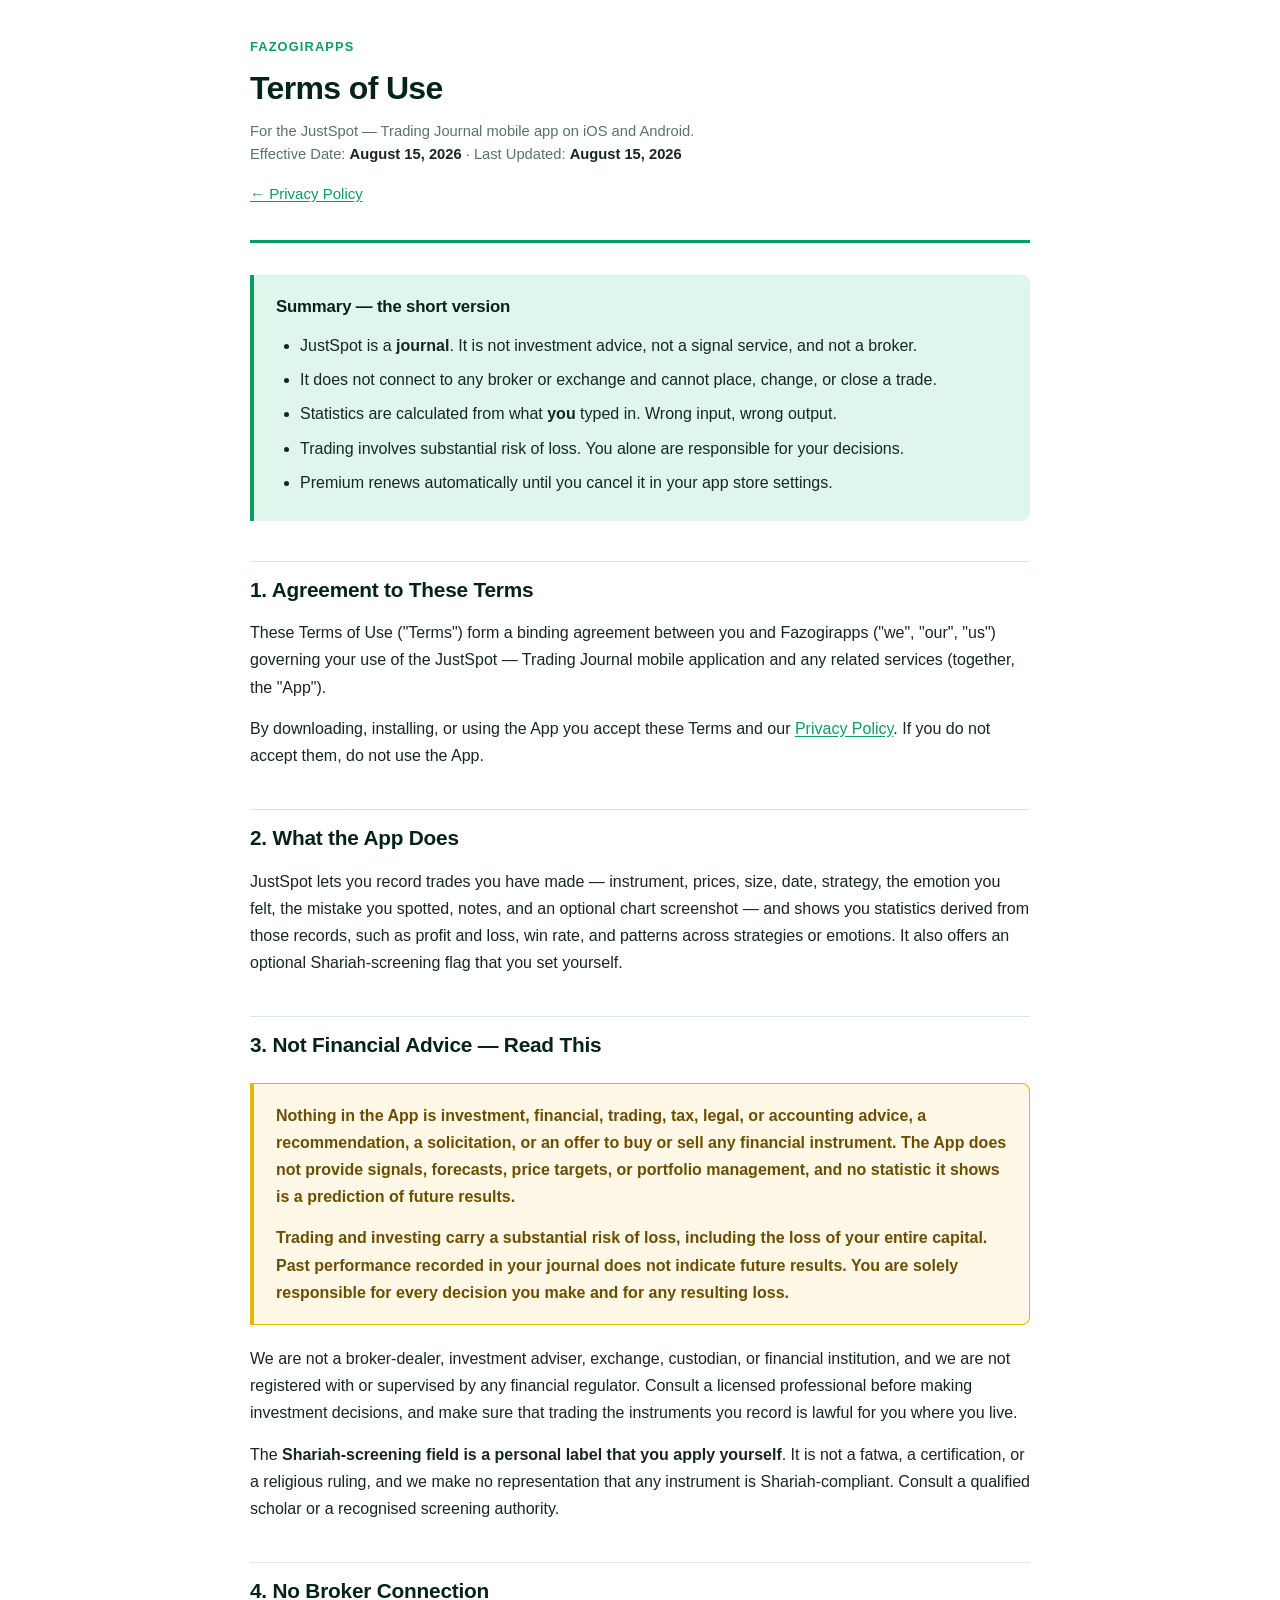
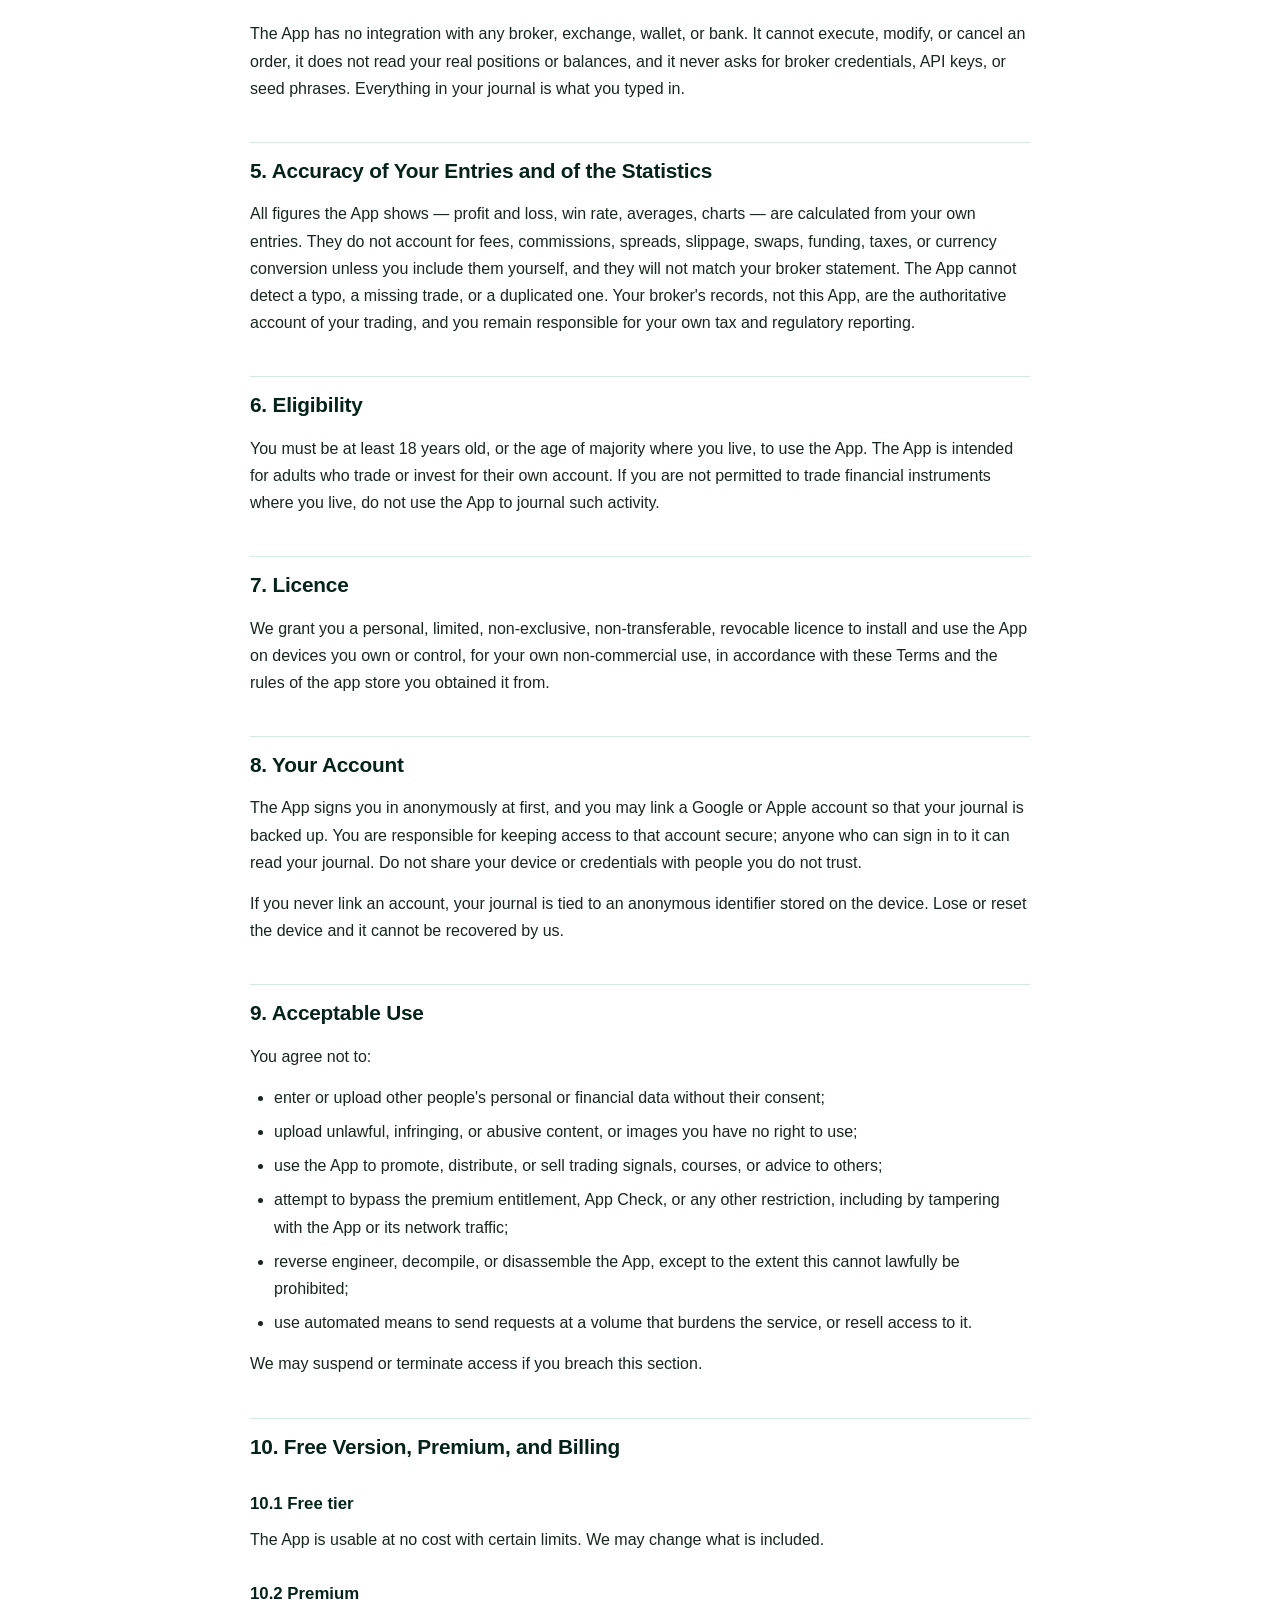
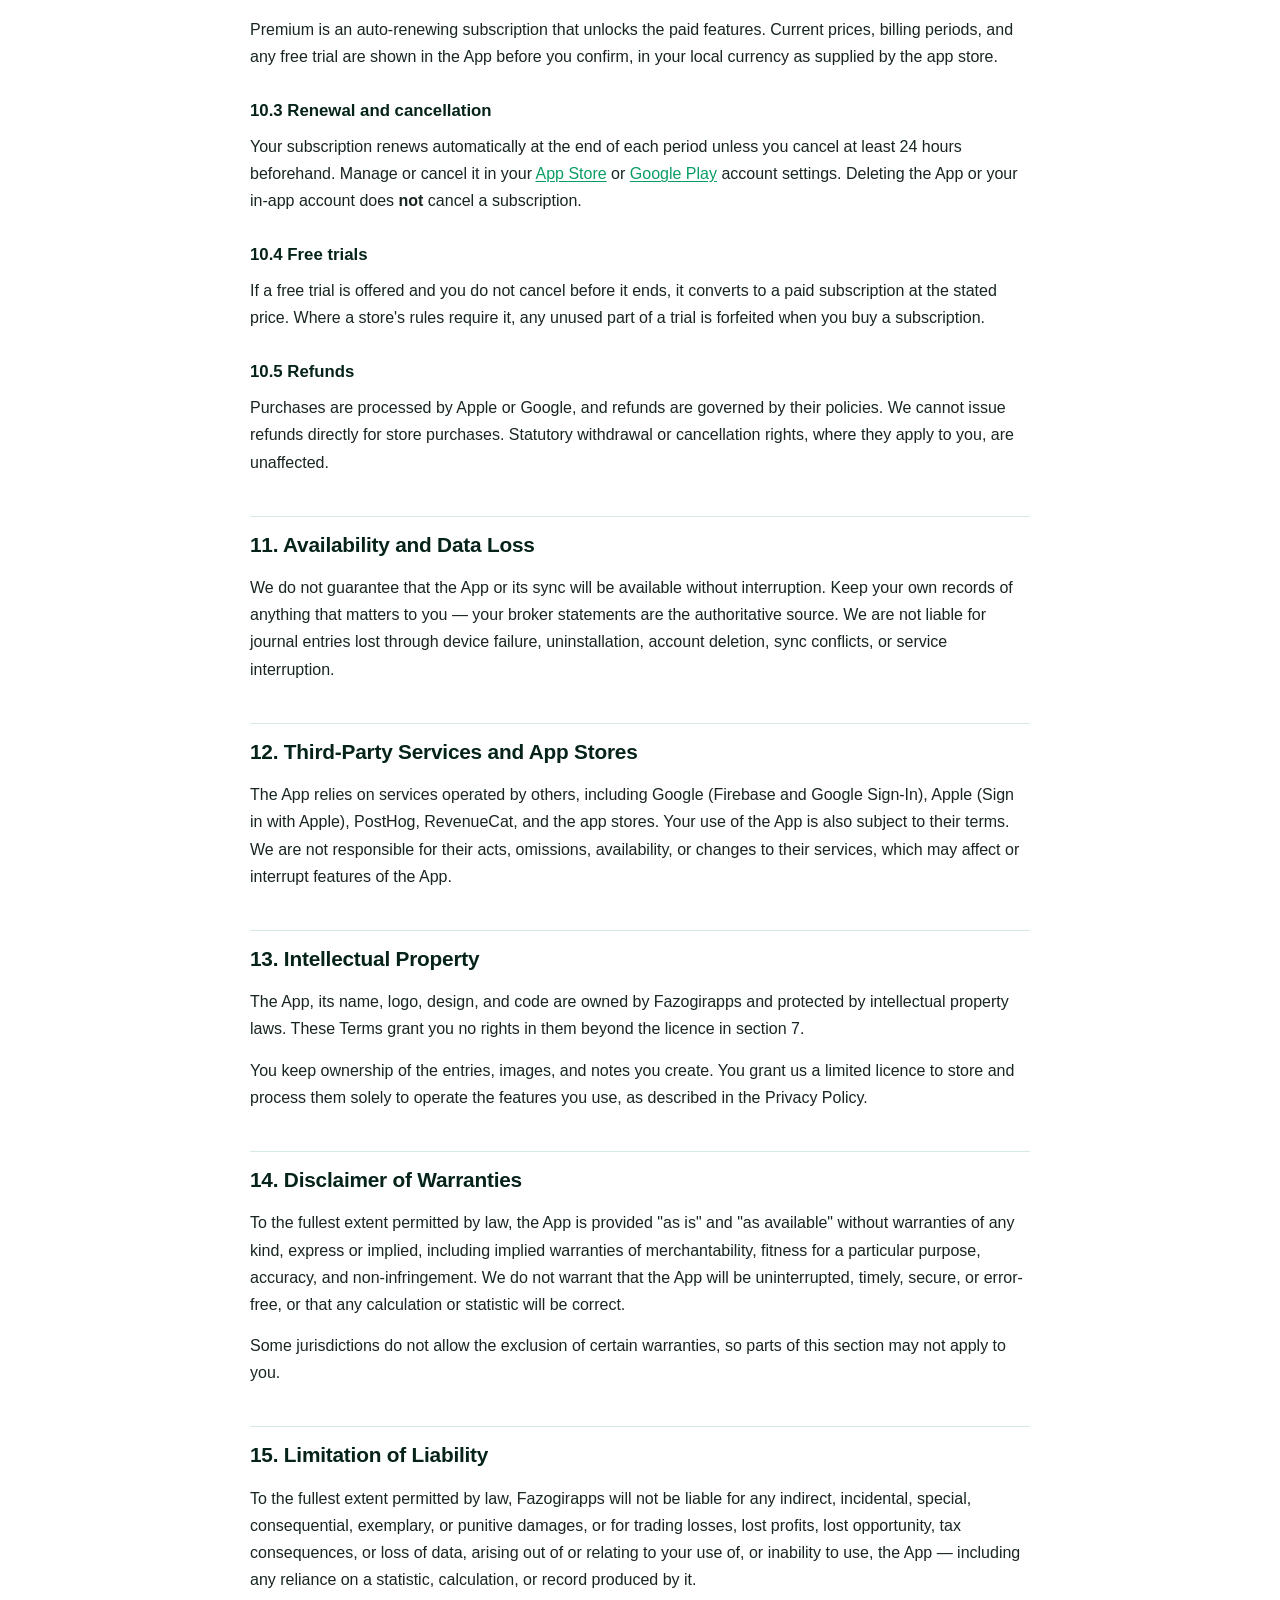
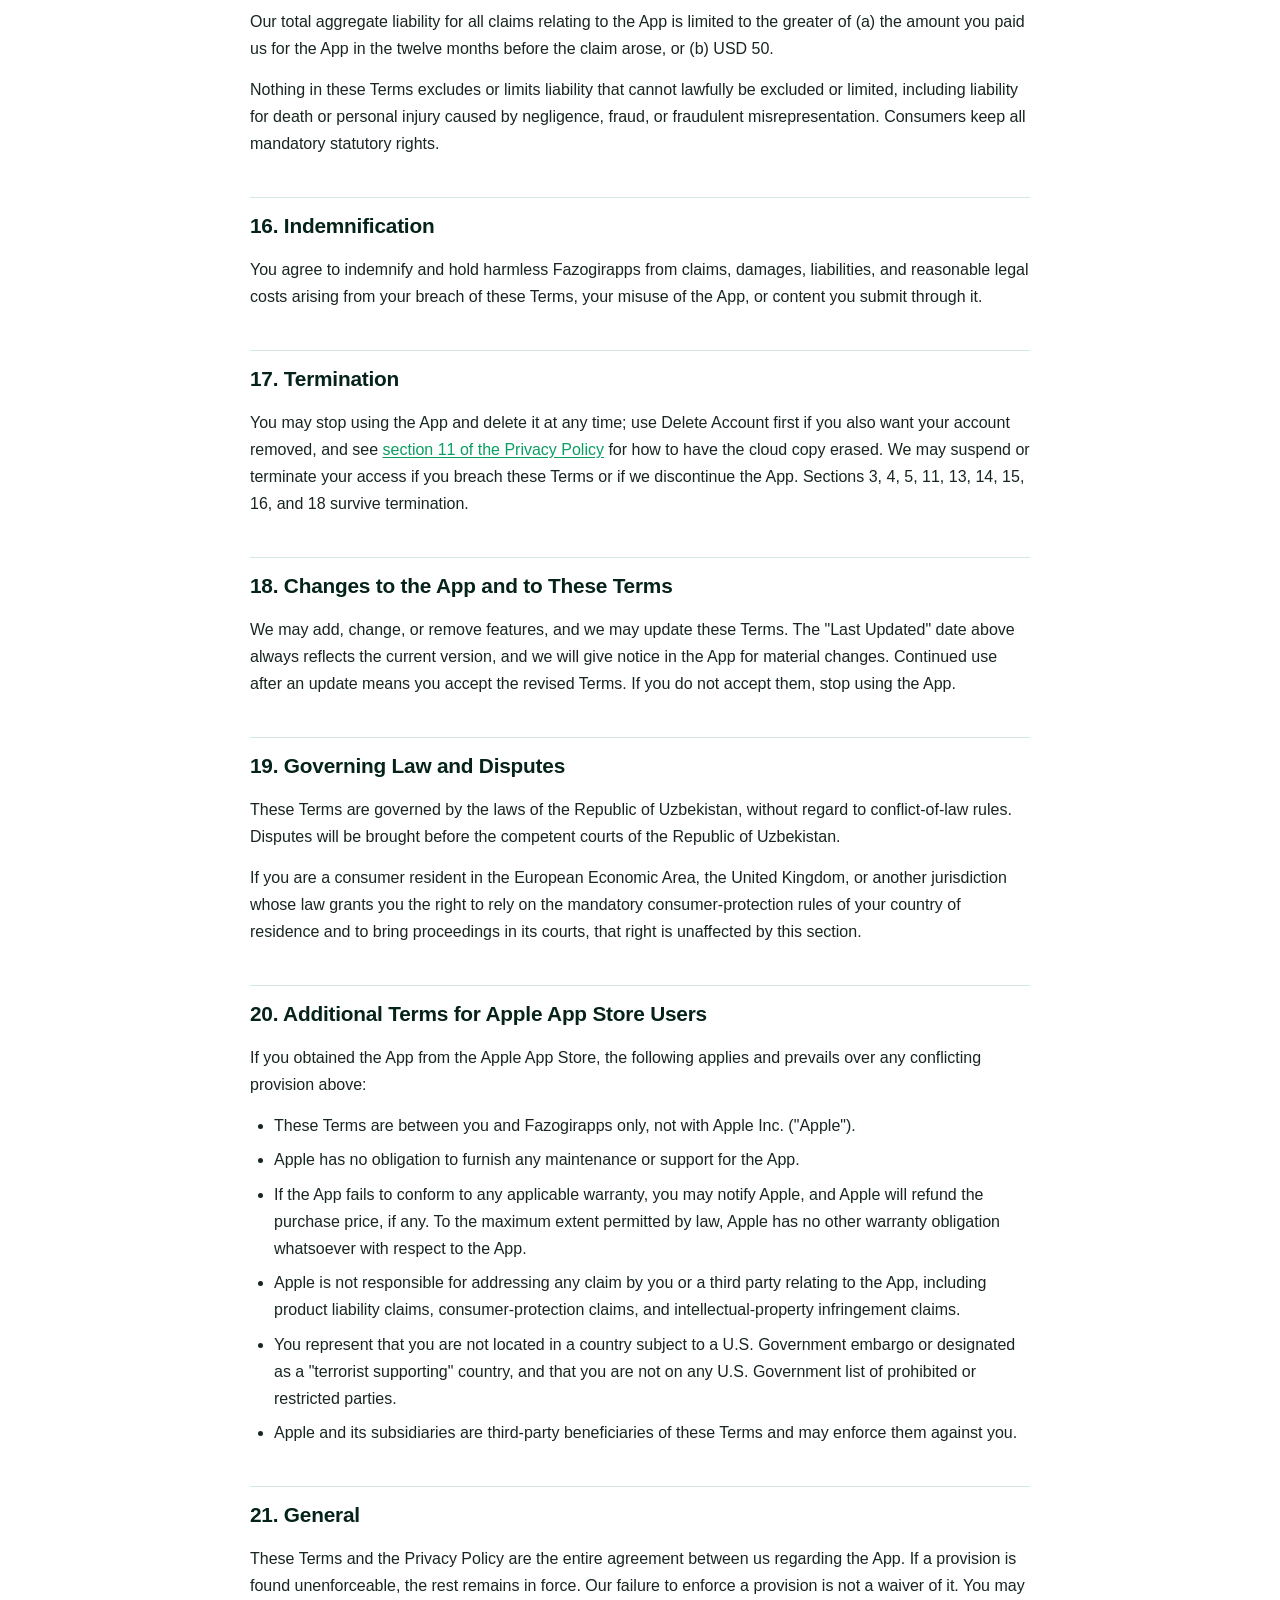
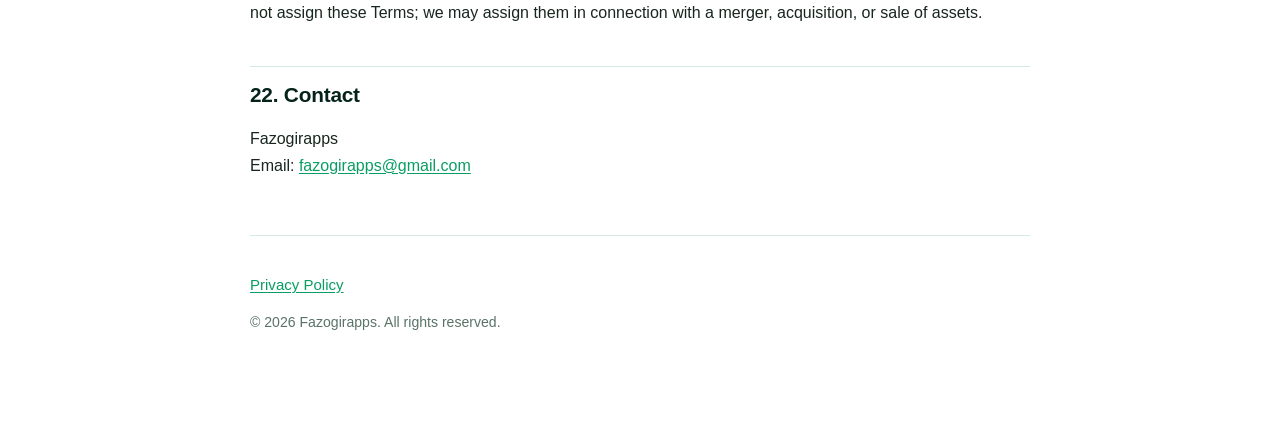
==== terms.html @ d36c3fa4 "Rewrite Privacy Policy and add Terms of Use - index.html stays the Privacy Policy so the URL already" ====
<!DOCTYPE html>
<html lang="en">
<head>
<meta charset="UTF-8">
<meta name="viewport" content="width=device-width, initial-scale=1.0">
<title>Terms of Use — JustSpot Trading Journal</title>
<meta name="description" content="Terms of Use for JustSpot — Trading Journal, a trade journalling app by Fazogirapps.">
<link rel="stylesheet" href="assets/style.css">
</head>
<body>

<header class="doc-header">
  <span class="brand">Fazogirapps</span>
  <h1>Terms of Use</h1>
  <p class="meta">
    For the JustSpot — Trading Journal mobile app on iOS and Android.<br>
    Effective Date: <strong>August 15, 2026</strong> · Last Updated: <strong>August 15, 2026</strong>
  </p>
  <p class="nav-links"><a href="index.html">← Privacy Policy</a></p>
</header>

<div class="summary">
  <h2>Summary — the short version</h2>
  <ul>
    <li>JustSpot is a <strong>journal</strong>. It is not investment advice, not a signal service, and not a broker.</li>
    <li>It does not connect to any broker or exchange and cannot place, change, or close a trade.</li>
    <li>Statistics are calculated from what <strong>you</strong> typed in. Wrong input, wrong output.</li>
    <li>Trading involves substantial risk of loss. You alone are responsible for your decisions.</li>
    <li>Premium renews automatically until you cancel it in your app store settings.</li>
  </ul>
</div>

<h2>1. Agreement to These Terms</h2>
<p>These Terms of Use ("Terms") form a binding agreement between you and Fazogirapps ("we", "our", "us") governing your use of the JustSpot — Trading Journal mobile application and any related services (together, the "App").</p>
<p>By downloading, installing, or using the App you accept these Terms and our <a href="index.html">Privacy Policy</a>. If you do not accept them, do not use the App.</p>

<h2>2. What the App Does</h2>
<p>JustSpot lets you record trades you have made — instrument, prices, size, date, strategy, the emotion you felt, the mistake you spotted, notes, and an optional chart screenshot — and shows you statistics derived from those records, such as profit and loss, win rate, and patterns across strategies or emotions. It also offers an optional Shariah-screening flag that you set yourself.</p>

<h2 id="not-advice">3. Not Financial Advice — Read This</h2>

<div class="warning">
  <p><strong>Nothing in the App is investment, financial, trading, tax, legal, or accounting advice, a recommendation, a solicitation, or an offer to buy or sell any financial instrument. The App does not provide signals, forecasts, price targets, or portfolio management, and no statistic it shows is a prediction of future results.</strong></p>
  <p><strong>Trading and investing carry a substantial risk of loss, including the loss of your entire capital. Past performance recorded in your journal does not indicate future results. You are solely responsible for every decision you make and for any resulting loss.</strong></p>
</div>

<p>We are not a broker-dealer, investment adviser, exchange, custodian, or financial institution, and we are not registered with or supervised by any financial regulator. Consult a licensed professional before making investment decisions, and make sure that trading the instruments you record is lawful for you where you live.</p>

<p>The <strong>Shariah-screening field is a personal label that you apply yourself</strong>. It is not a fatwa, a certification, or a religious ruling, and we make no representation that any instrument is Shariah-compliant. Consult a qualified scholar or a recognised screening authority.</p>

<h2 id="not-connected">4. No Broker Connection</h2>
<p>The App has no integration with any broker, exchange, wallet, or bank. It cannot execute, modify, or cancel an order, it does not read your real positions or balances, and it never asks for broker credentials, API keys, or seed phrases. Everything in your journal is what you typed in.</p>

<h2>5. Accuracy of Your Entries and of the Statistics</h2>
<p>All figures the App shows — profit and loss, win rate, averages, charts — are calculated from your own entries. They do not account for fees, commissions, spreads, slippage, swaps, funding, taxes, or currency conversion unless you include them yourself, and they will not match your broker statement. The App cannot detect a typo, a missing trade, or a duplicated one. Your broker's records, not this App, are the authoritative account of your trading, and you remain responsible for your own tax and regulatory reporting.</p>

<h2>6. Eligibility</h2>
<p>You must be at least 18 years old, or the age of majority where you live, to use the App. The App is intended for adults who trade or invest for their own account. If you are not permitted to trade financial instruments where you live, do not use the App to journal such activity.</p>

<h2>7. Licence</h2>
<p>We grant you a personal, limited, non-exclusive, non-transferable, revocable licence to install and use the App on devices you own or control, for your own non-commercial use, in accordance with these Terms and the rules of the app store you obtained it from.</p>

<h2>8. Your Account</h2>
<p>The App signs you in anonymously at first, and you may link a Google or Apple account so that your journal is backed up. You are responsible for keeping access to that account secure; anyone who can sign in to it can read your journal. Do not share your device or credentials with people you do not trust.</p>
<p>If you never link an account, your journal is tied to an anonymous identifier stored on the device. Lose or reset the device and it cannot be recovered by us.</p>

<h2>9. Acceptable Use</h2>
<p>You agree not to:</p>
<ul>
  <li>enter or upload other people's personal or financial data without their consent;</li>
  <li>upload unlawful, infringing, or abusive content, or images you have no right to use;</li>
  <li>use the App to promote, distribute, or sell trading signals, courses, or advice to others;</li>
  <li>attempt to bypass the premium entitlement, App Check, or any other restriction, including by tampering with the App or its network traffic;</li>
  <li>reverse engineer, decompile, or disassemble the App, except to the extent this cannot lawfully be prohibited;</li>
  <li>use automated means to send requests at a volume that burdens the service, or resell access to it.</li>
</ul>
<p>We may suspend or terminate access if you breach this section.</p>

<h2>10. Free Version, Premium, and Billing</h2>
<h3>10.1 Free tier</h3>
<p>The App is usable at no cost with certain limits. We may change what is included.</p>

<h3>10.2 Premium</h3>
<p>Premium is an auto-renewing subscription that unlocks the paid features. Current prices, billing periods, and any free trial are shown in the App before you confirm, in your local currency as supplied by the app store.</p>

<h3>10.3 Renewal and cancellation</h3>
<p>Your subscription renews automatically at the end of each period unless you cancel at least 24 hours beforehand. Manage or cancel it in your <a href="https://apps.apple.com/account/subscriptions" target="_blank" rel="noopener">App Store</a> or <a href="https://play.google.com/store/account/subscriptions" target="_blank" rel="noopener">Google Play</a> account settings. Deleting the App or your in-app account does <strong>not</strong> cancel a subscription.</p>

<h3>10.4 Free trials</h3>
<p>If a free trial is offered and you do not cancel before it ends, it converts to a paid subscription at the stated price. Where a store's rules require it, any unused part of a trial is forfeited when you buy a subscription.</p>

<h3>10.5 Refunds</h3>
<p>Purchases are processed by Apple or Google, and refunds are governed by their policies. We cannot issue refunds directly for store purchases. Statutory withdrawal or cancellation rights, where they apply to you, are unaffected.</p>

<h2>11. Availability and Data Loss</h2>
<p>We do not guarantee that the App or its sync will be available without interruption. Keep your own records of anything that matters to you — your broker statements are the authoritative source. We are not liable for journal entries lost through device failure, uninstallation, account deletion, sync conflicts, or service interruption.</p>

<h2>12. Third-Party Services and App Stores</h2>
<p>The App relies on services operated by others, including Google (Firebase and Google Sign-In), Apple (Sign in with Apple), PostHog, RevenueCat, and the app stores. Your use of the App is also subject to their terms. We are not responsible for their acts, omissions, availability, or changes to their services, which may affect or interrupt features of the App.</p>

<h2>13. Intellectual Property</h2>
<p>The App, its name, logo, design, and code are owned by Fazogirapps and protected by intellectual property laws. These Terms grant you no rights in them beyond the licence in section 7.</p>
<p>You keep ownership of the entries, images, and notes you create. You grant us a limited licence to store and process them solely to operate the features you use, as described in the Privacy Policy.</p>

<h2>14. Disclaimer of Warranties</h2>
<p>To the fullest extent permitted by law, the App is provided "as is" and "as available" without warranties of any kind, express or implied, including implied warranties of merchantability, fitness for a particular purpose, accuracy, and non-infringement. We do not warrant that the App will be uninterrupted, timely, secure, or error-free, or that any calculation or statistic will be correct.</p>
<p>Some jurisdictions do not allow the exclusion of certain warranties, so parts of this section may not apply to you.</p>

<h2>15. Limitation of Liability</h2>
<p>To the fullest extent permitted by law, Fazogirapps will not be liable for any indirect, incidental, special, consequential, exemplary, or punitive damages, or for trading losses, lost profits, lost opportunity, tax consequences, or loss of data, arising out of or relating to your use of, or inability to use, the App — including any reliance on a statistic, calculation, or record produced by it.</p>
<p>Our total aggregate liability for all claims relating to the App is limited to the greater of (a) the amount you paid us for the App in the twelve months before the claim arose, or (b) USD 50.</p>
<p>Nothing in these Terms excludes or limits liability that cannot lawfully be excluded or limited, including liability for death or personal injury caused by negligence, fraud, or fraudulent misrepresentation. Consumers keep all mandatory statutory rights.</p>

<h2>16. Indemnification</h2>
<p>You agree to indemnify and hold harmless Fazogirapps from claims, damages, liabilities, and reasonable legal costs arising from your breach of these Terms, your misuse of the App, or content you submit through it.</p>

<h2>17. Termination</h2>
<p>You may stop using the App and delete it at any time; use Delete Account first if you also want your account removed, and see <a href="index.html#deletion">section 11 of the Privacy Policy</a> for how to have the cloud copy erased. We may suspend or terminate your access if you breach these Terms or if we discontinue the App. Sections 3, 4, 5, 11, 13, 14, 15, 16, and 18 survive termination.</p>

<h2>18. Changes to the App and to These Terms</h2>
<p>We may add, change, or remove features, and we may update these Terms. The "Last Updated" date above always reflects the current version, and we will give notice in the App for material changes. Continued use after an update means you accept the revised Terms. If you do not accept them, stop using the App.</p>

<h2>19. Governing Law and Disputes</h2>
<p>These Terms are governed by the laws of the Republic of Uzbekistan, without regard to conflict-of-law rules. Disputes will be brought before the competent courts of the Republic of Uzbekistan.</p>
<p>If you are a consumer resident in the European Economic Area, the United Kingdom, or another jurisdiction whose law grants you the right to rely on the mandatory consumer-protection rules of your country of residence and to bring proceedings in its courts, that right is unaffected by this section.</p>

<h2>20. Additional Terms for Apple App Store Users</h2>
<p>If you obtained the App from the Apple App Store, the following applies and prevails over any conflicting provision above:</p>
<ul>
  <li>These Terms are between you and Fazogirapps only, not with Apple Inc. ("Apple").</li>
  <li>Apple has no obligation to furnish any maintenance or support for the App.</li>
  <li>If the App fails to conform to any applicable warranty, you may notify Apple, and Apple will refund the purchase price, if any. To the maximum extent permitted by law, Apple has no other warranty obligation whatsoever with respect to the App.</li>
  <li>Apple is not responsible for addressing any claim by you or a third party relating to the App, including product liability claims, consumer-protection claims, and intellectual-property infringement claims.</li>
  <li>You represent that you are not located in a country subject to a U.S. Government embargo or designated as a "terrorist supporting" country, and that you are not on any U.S. Government list of prohibited or restricted parties.</li>
  <li>Apple and its subsidiaries are third-party beneficiaries of these Terms and may enforce them against you.</li>
</ul>

<h2>21. General</h2>
<p>These Terms and the Privacy Policy are the entire agreement between us regarding the App. If a provision is found unenforceable, the rest remains in force. Our failure to enforce a provision is not a waiver of it. You may not assign these Terms; we may assign them in connection with a merger, acquisition, or sale of assets.</p>

<h2>22. Contact</h2>
<p>Fazogirapps<br>Email: <a href="mailto:fazogirapps@gmail.com">fazogirapps@gmail.com</a></p>

<div class="footer">
  <p class="nav-links"><a href="index.html">Privacy Policy</a></p>
  <p>© 2026 Fazogirapps. All rights reserved.</p>
</div>

</body>
</html>
---- assets/style.css ----
/* JustSpot legal pages — shared styles */
:root {
  --bg: #ffffff;
  --bg-soft: #f2fbf7;
  --bg-card: #ffffff;
  --text: #18261f;
  --text-muted: #5a7368;
  --heading: #05231a;
  --accent: #0a9d63;
  --accent-soft: #dff6ec;
  --border: #d6ebe0;
  --warn-bg: #fff8e6;
  --warn-border: #e6b800;
  --warn-text: #6b4e00;
}

@media (prefers-color-scheme: dark) {
  :root {
    --bg: #0e1511;
    --bg-soft: #161d19;
    --bg-card: #1a211d;
    --text: #dde4dd;
    --text-muted: #bbcabf;
    --heading: #eaf5ee;
    --accent: #4edea3;
    --accent-soft: #12311f;
    --border: #243c30;
    --warn-bg: #2a2205;
    --warn-border: #a88700;
    --warn-text: #f0d98a;
  }
}

* { box-sizing: border-box; }

body {
  font-family: -apple-system, BlinkMacSystemFont, "Segoe UI", Roboto, Helvetica, Arial, sans-serif;
  line-height: 1.7;
  color: var(--text);
  background: var(--bg);
  max-width: 820px;
  margin: 0 auto;
  padding: 32px 20px 80px;
  font-size: 16px;
  -webkit-text-size-adjust: 100%;
}

header.doc-header {
  border-bottom: 3px solid var(--accent);
  padding-bottom: 20px;
  margin-bottom: 32px;
}

.brand {
  display: inline-block;
  font-size: 0.8rem;
  font-weight: 700;
  letter-spacing: 0.09em;
  text-transform: uppercase;
  color: var(--accent);
  margin-bottom: 10px;
}

h1 {
  color: var(--heading);
  font-size: 2rem;
  line-height: 1.25;
  margin: 0 0 12px;
  letter-spacing: -0.02em;
}

h2 {
  color: var(--heading);
  font-size: 1.3rem;
  margin: 40px 0 12px;
  padding-top: 10px;
  border-top: 1px solid var(--border);
  letter-spacing: -0.01em;
}

h3 {
  color: var(--heading);
  font-size: 1.05rem;
  margin: 26px 0 8px;
}

.meta {
  color: var(--text-muted);
  font-size: 0.92rem;
  line-height: 1.6;
  margin: 0;
}

.meta strong { color: var(--text); }

p { margin: 0 0 14px; }
ul, ol { margin: 0 0 14px; padding-left: 24px; }
li { margin-bottom: 7px; }

a { color: var(--accent); text-decoration: underline; text-underline-offset: 2px; }
a:hover { text-decoration-thickness: 2px; }

code {
  background: var(--bg-soft);
  border: 1px solid var(--border);
  border-radius: 4px;
  padding: 1px 6px;
  font-size: 0.9em;
  font-family: ui-monospace, SFMono-Regular, Menlo, Consolas, monospace;
  word-break: break-word;
}

.summary {
  background: var(--accent-soft);
  border-left: 4px solid var(--accent);
  border-radius: 0 8px 8px 0;
  padding: 18px 22px;
  margin: 0 0 32px;
}
.summary h2 {
  margin: 0 0 10px;
  border-top: none;
  padding-top: 0;
  font-size: 1.05rem;
}
.summary ul { margin-bottom: 0; }

.warning {
  background: var(--warn-bg);
  border: 1px solid var(--warn-border);
  border-left: 4px solid var(--warn-border);
  border-radius: 0 8px 8px 0;
  padding: 18px 22px;
  margin: 20px 0;
  color: var(--warn-text);
}
.warning strong { color: var(--warn-text); }
.warning p:last-child { margin-bottom: 0; }

.table-wrap { overflow-x: auto; margin: 0 0 18px; }
table {
  border-collapse: collapse;
  width: 100%;
  font-size: 0.94rem;
  min-width: 480px;
}
th, td {
  border: 1px solid var(--border);
  padding: 10px 12px;
  text-align: left;
  vertical-align: top;
}
th { background: var(--bg-soft); color: var(--heading); font-weight: 600; }

.footer {
  margin-top: 56px;
  padding-top: 22px;
  border-top: 1px solid var(--border);
  font-size: 0.88rem;
  color: var(--text-muted);
}

.nav-links {
  margin-top: 14px;
  font-size: 0.94rem;
}
.nav-links a { margin-right: 18px; }

@media (max-width: 600px) {
  body { padding: 24px 16px 60px; font-size: 15px; }
  h1 { font-size: 1.55rem; }
  h2 { font-size: 1.15rem; }
}
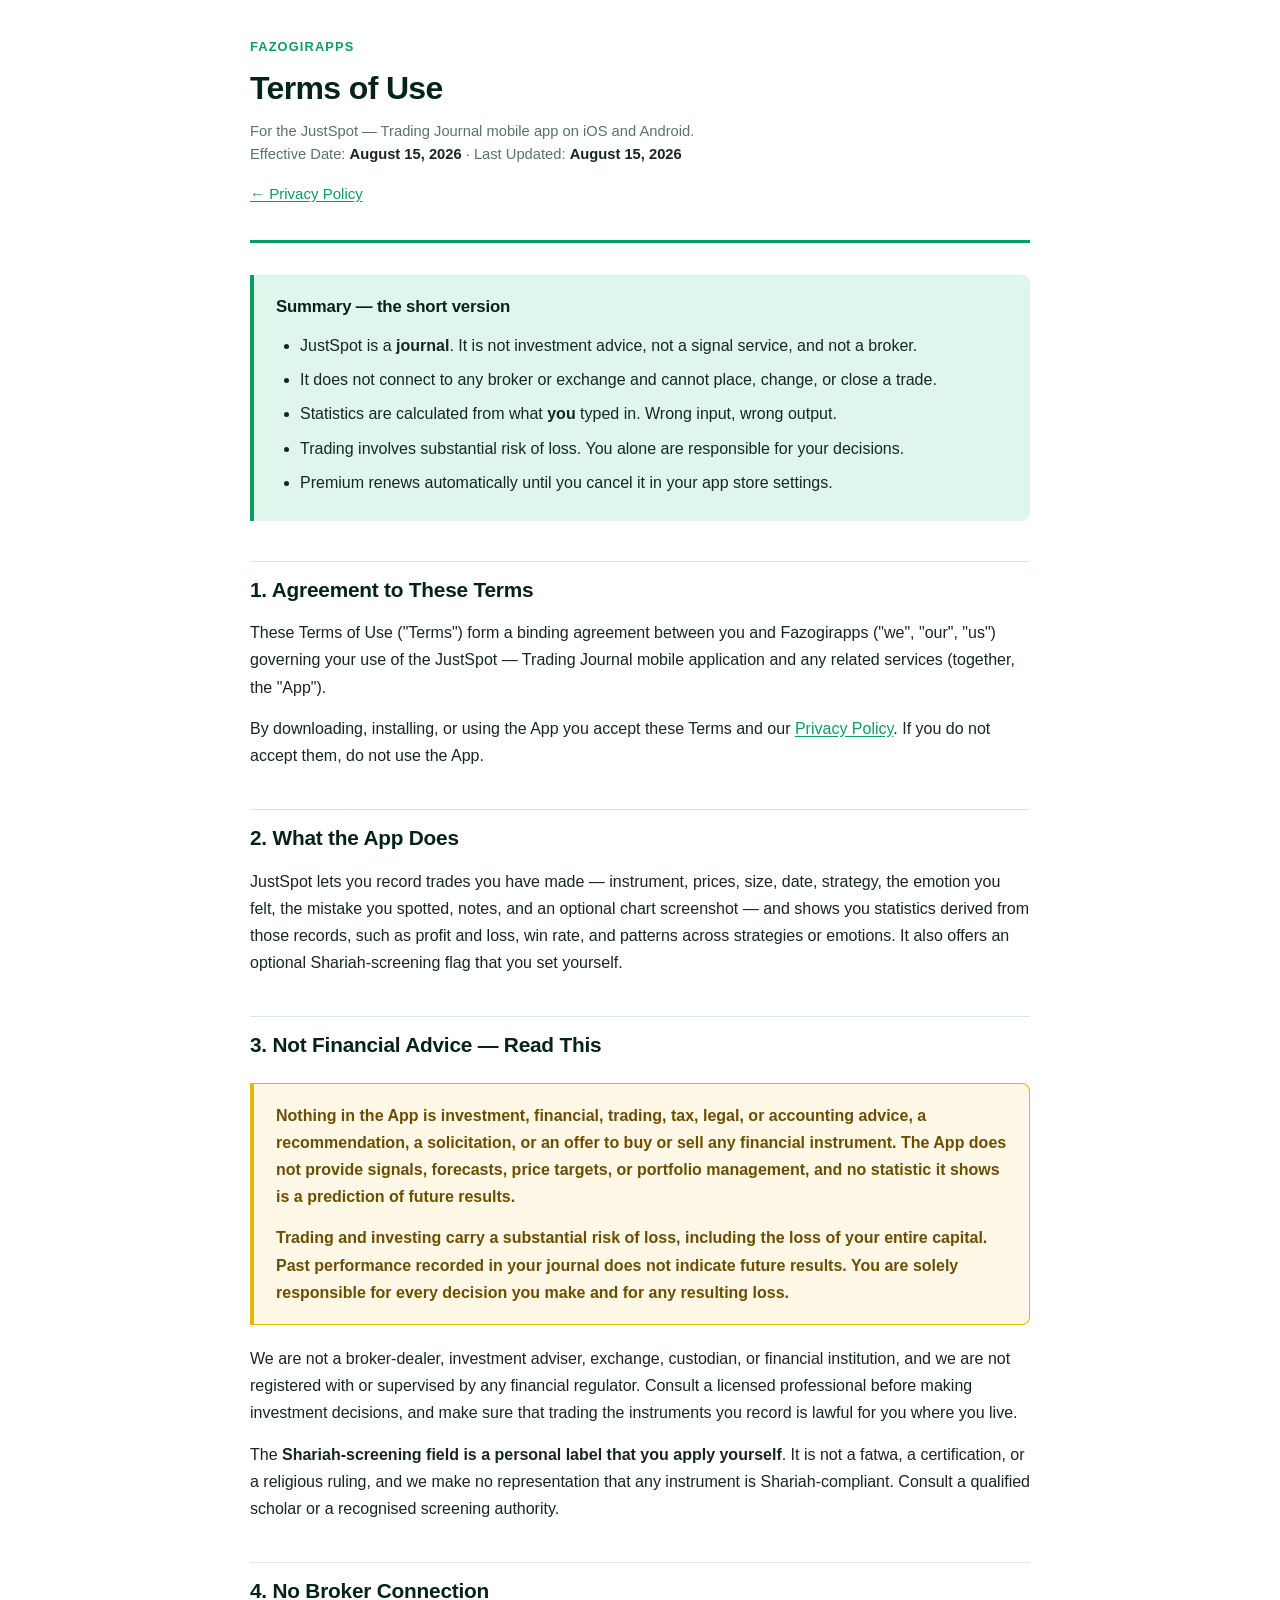
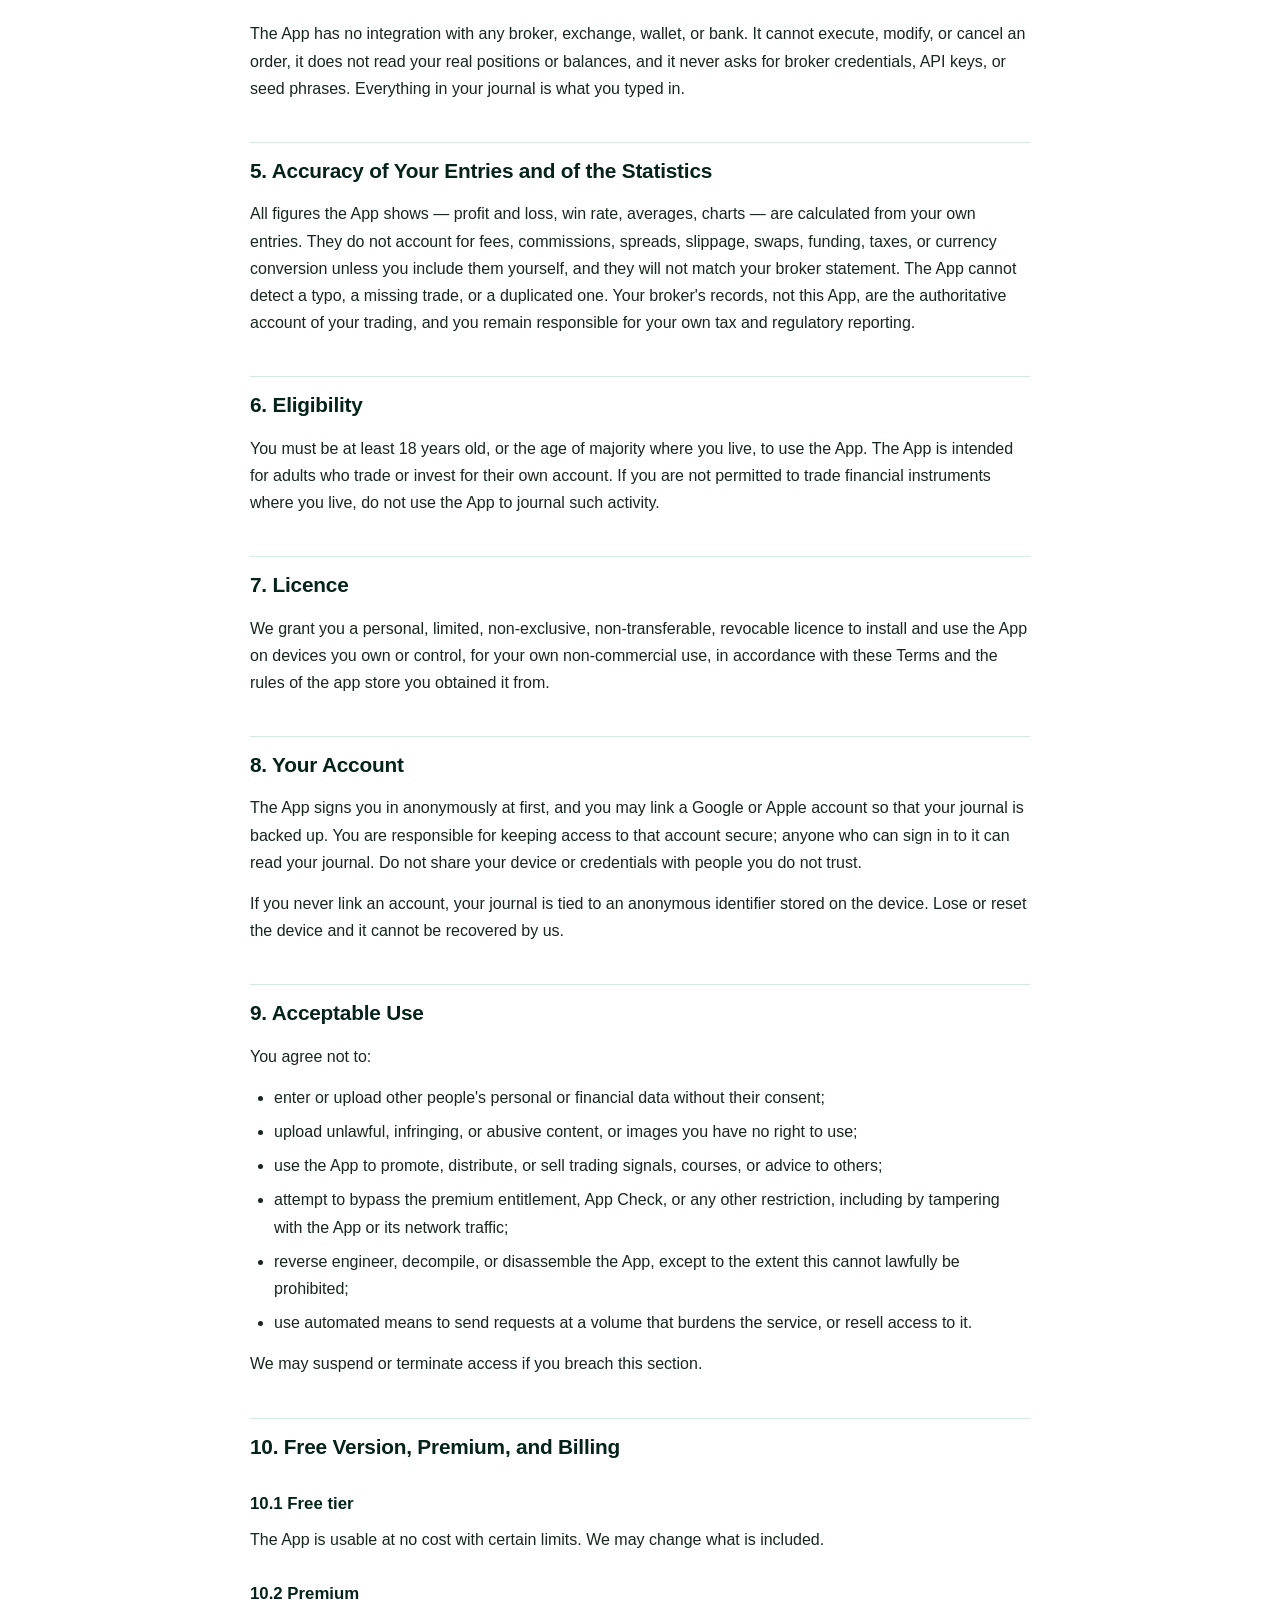
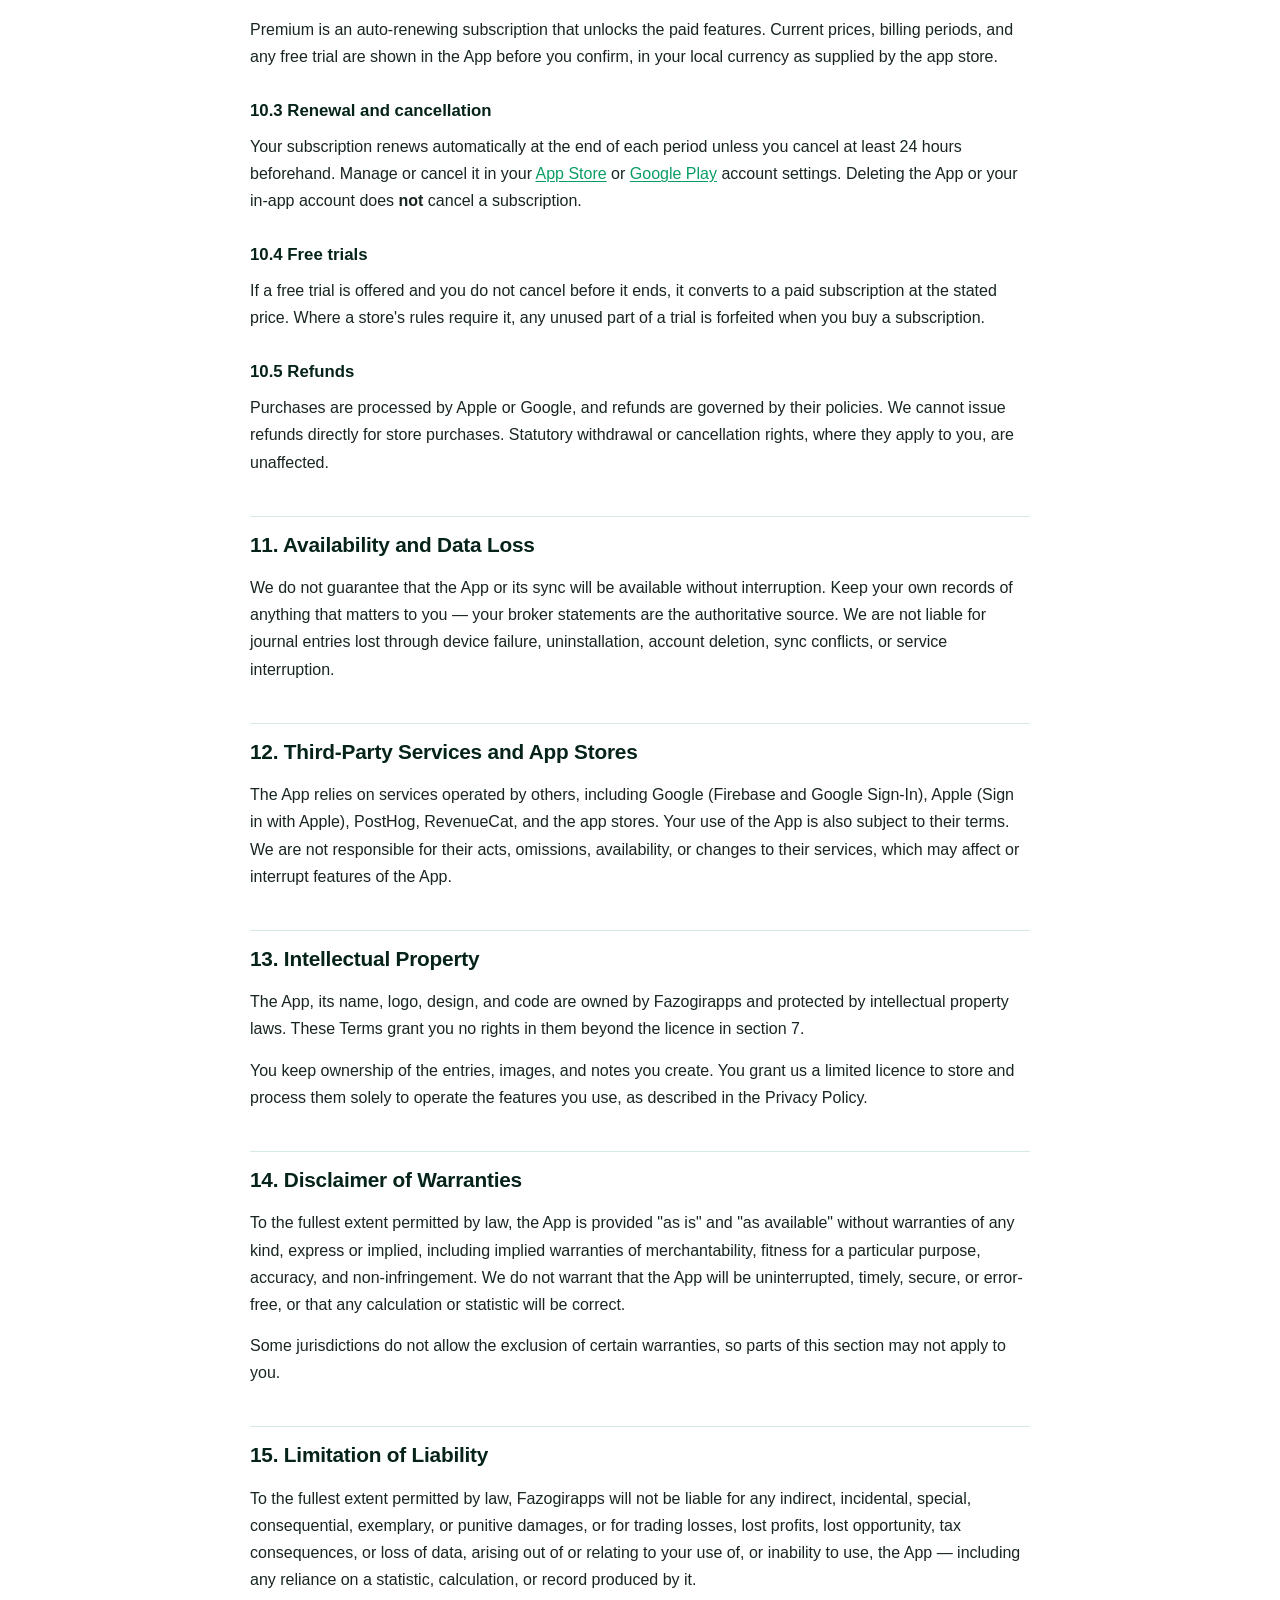
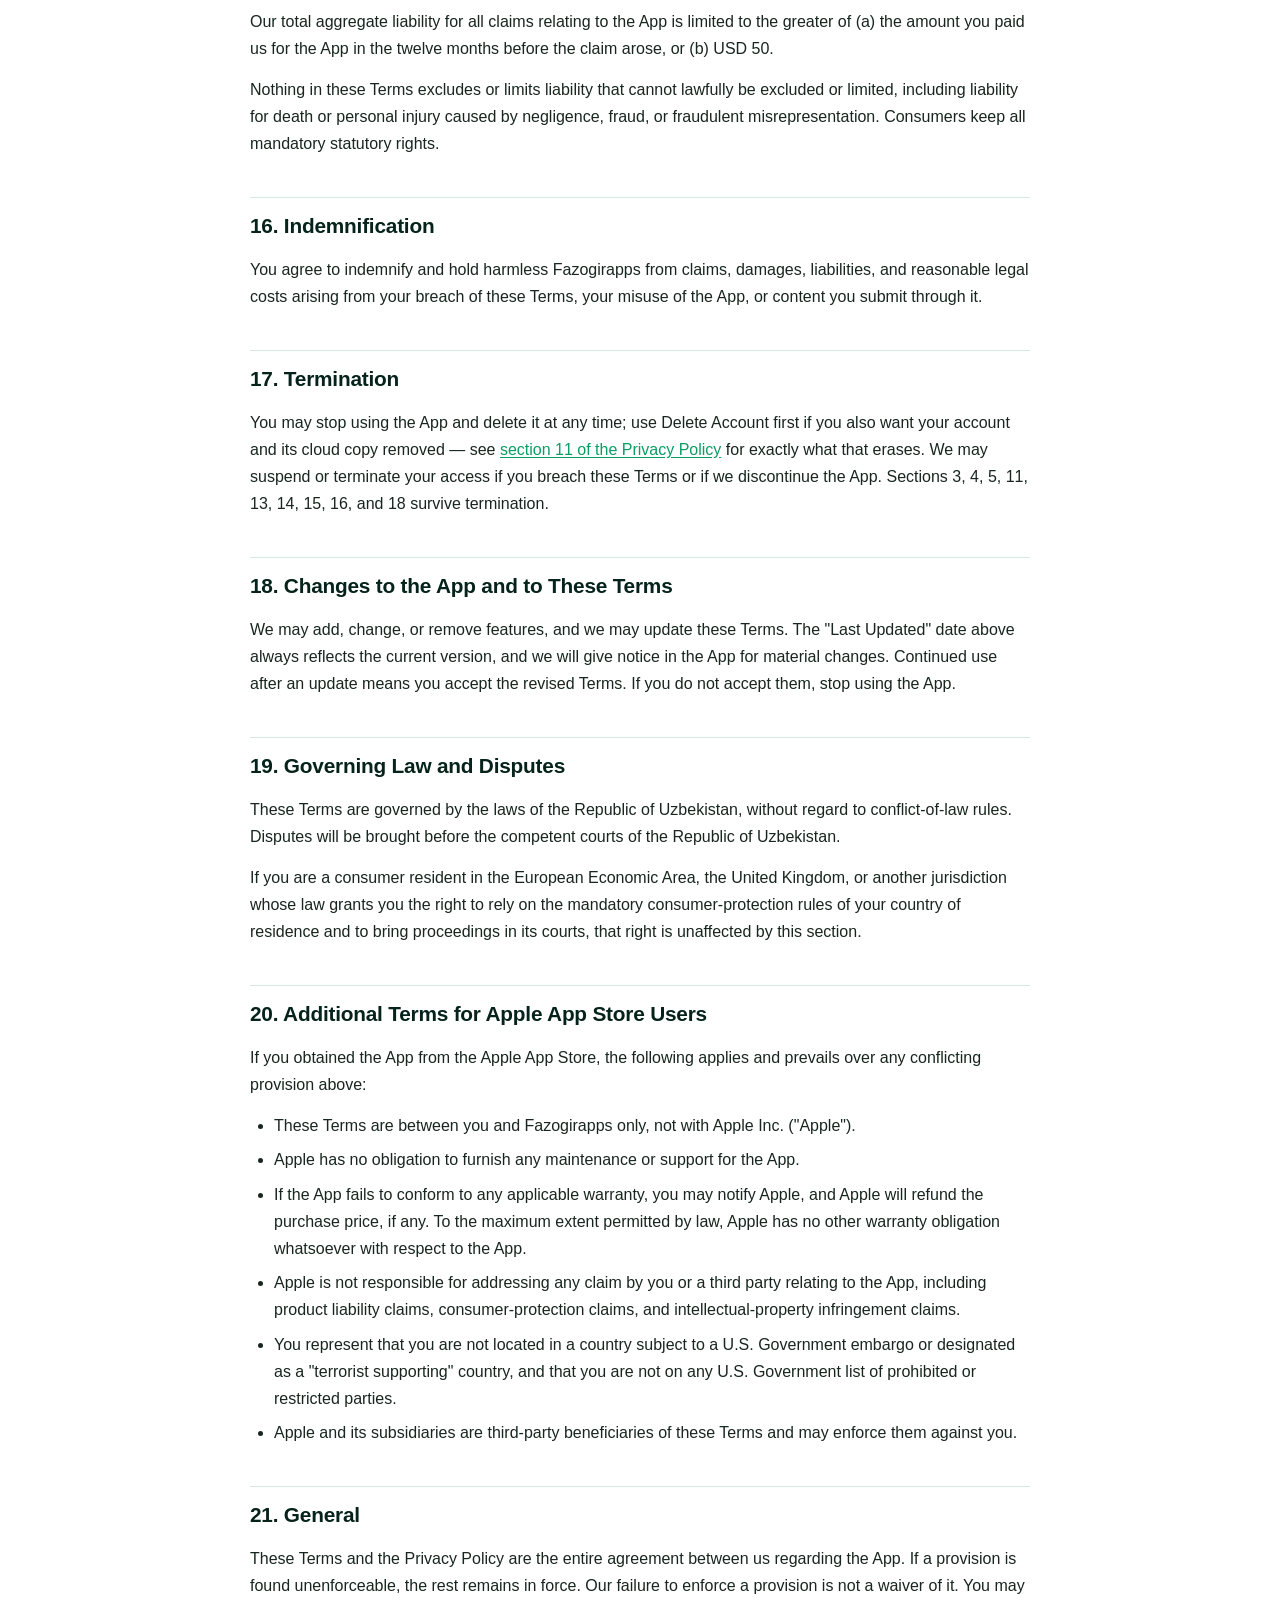
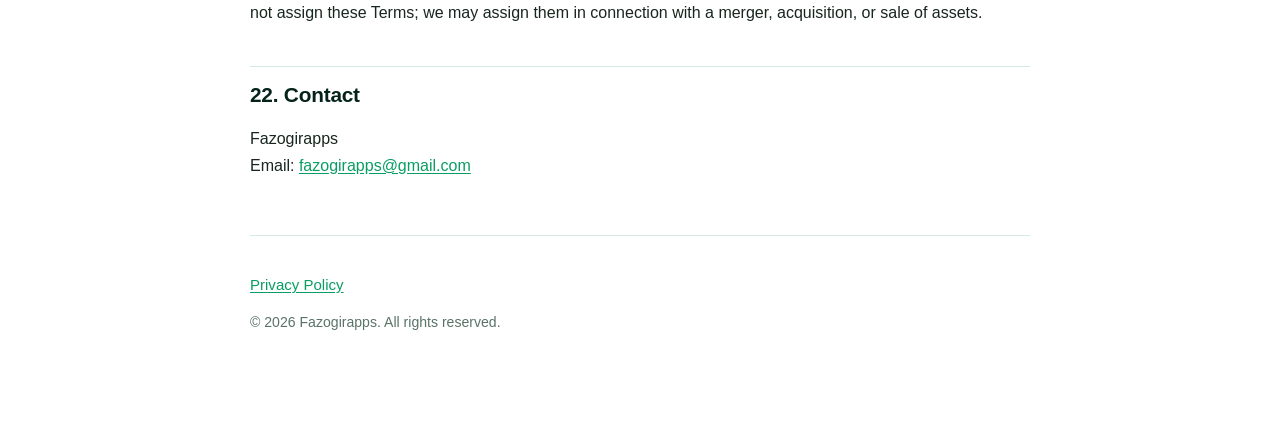
==== commit 5be4f2e0: "Privacy Policy: account deletion now really erases cloud data The app's Delete Account flow was chan" ====
--- a/terms.html
+++ b/terms.html
@@ -115,7 +115,7 @@
 <p>You agree to indemnify and hold harmless Fazogirapps from claims, damages, liabilities, and reasonable legal costs arising from your breach of these Terms, your misuse of the App, or content you submit through it.</p>
 
 <h2>17. Termination</h2>
-<p>You may stop using the App and delete it at any time; use Delete Account first if you also want your account removed, and see <a href="index.html#deletion">section 11 of the Privacy Policy</a> for how to have the cloud copy erased. We may suspend or terminate your access if you breach these Terms or if we discontinue the App. Sections 3, 4, 5, 11, 13, 14, 15, 16, and 18 survive termination.</p>
+<p>You may stop using the App and delete it at any time; use Delete Account first if you also want your account and its cloud copy removed — see <a href="index.html#deletion">section 11 of the Privacy Policy</a> for exactly what that erases. We may suspend or terminate your access if you breach these Terms or if we discontinue the App. Sections 3, 4, 5, 11, 13, 14, 15, 16, and 18 survive termination.</p>
 
 <h2>18. Changes to the App and to These Terms</h2>
 <p>We may add, change, or remove features, and we may update these Terms. The "Last Updated" date above always reflects the current version, and we will give notice in the App for material changes. Continued use after an update means you accept the revised Terms. If you do not accept them, stop using the App.</p>
